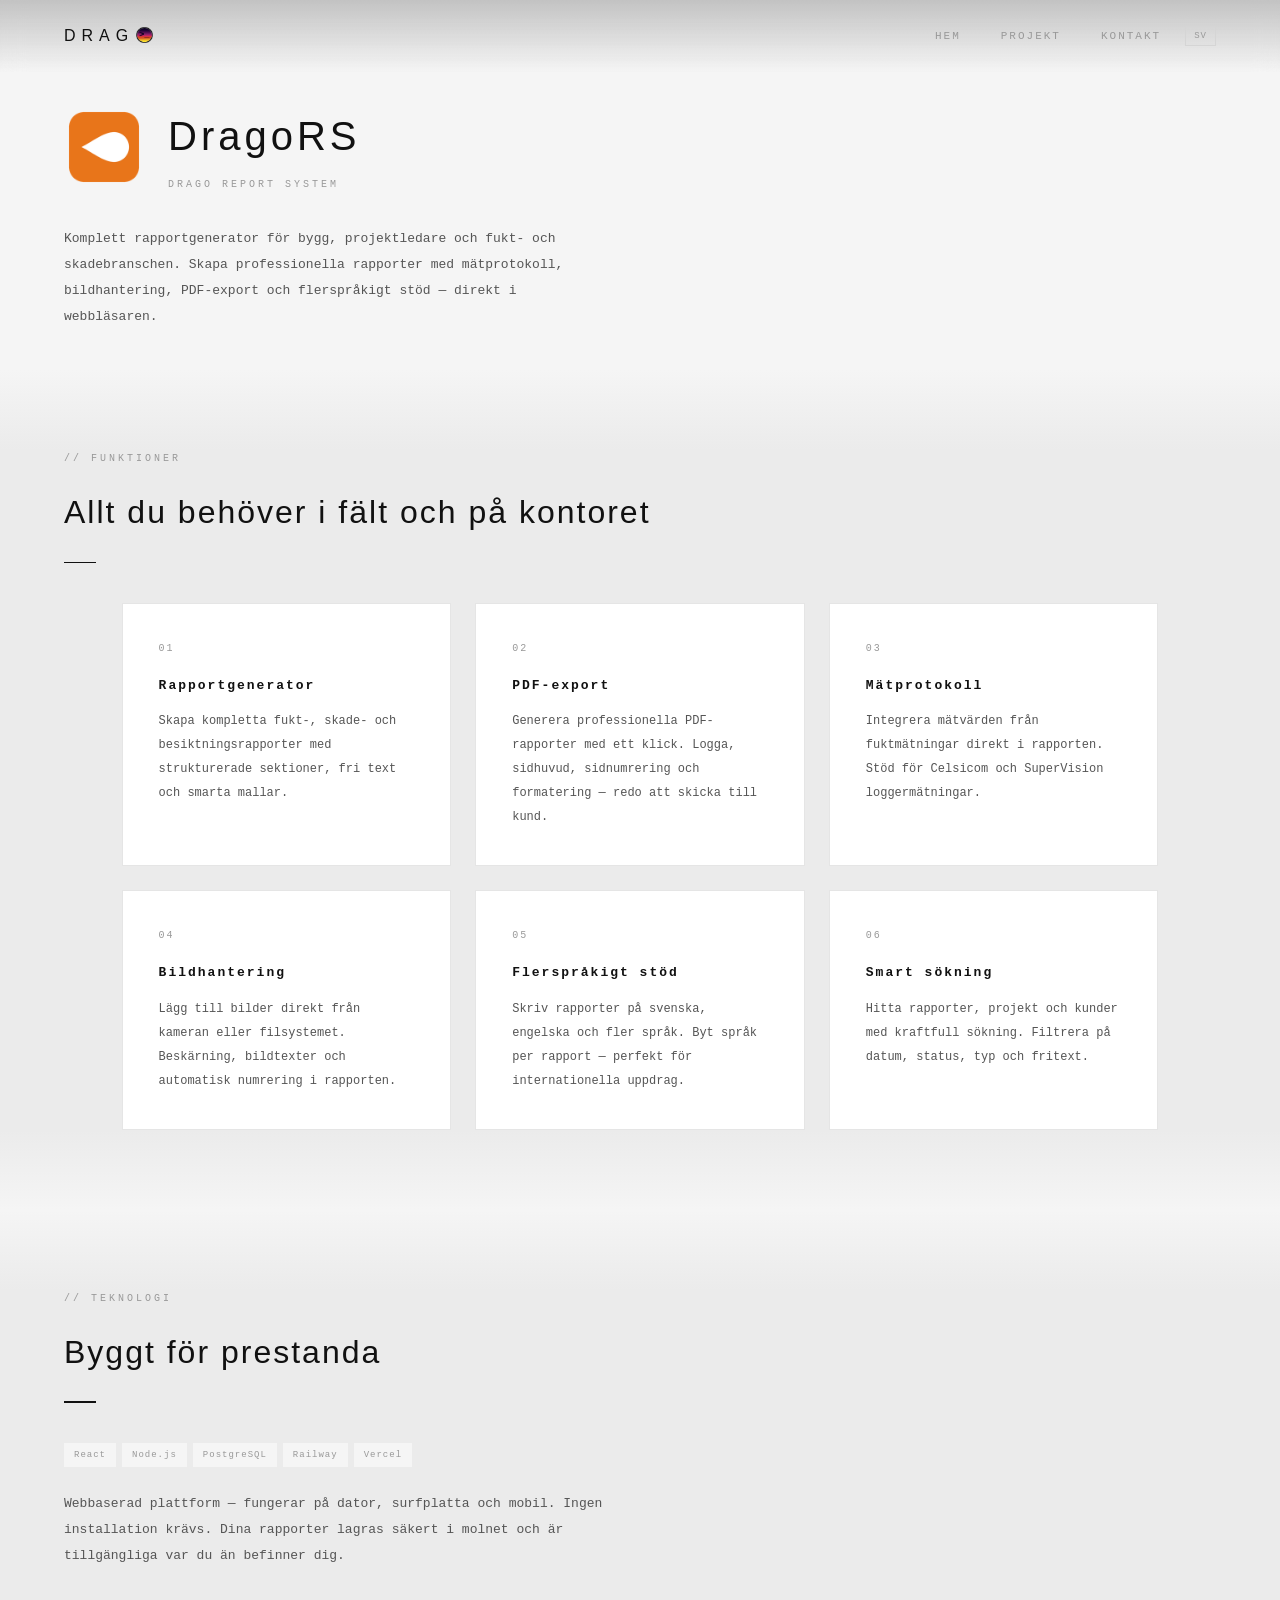
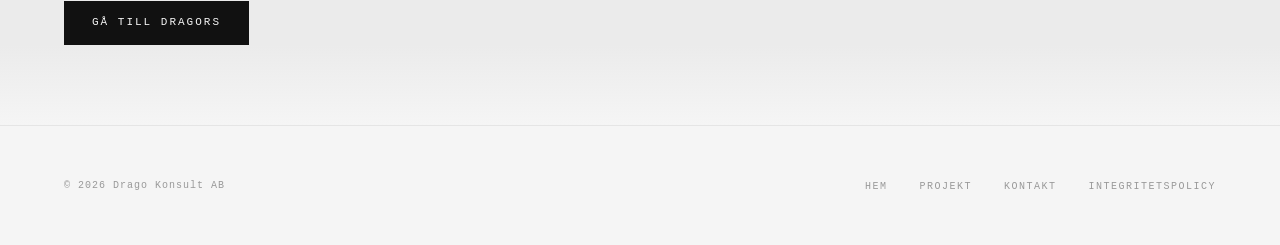
==== dragors.html @ 88a43072 "Ta bort skärmdump-sektion från dragors.html Co-Authored-By: Claude Opus 4.6 (1M context) <noreply@an" ====
<!DOCTYPE html>
<html lang="sv">
<head>
  <meta charset="UTF-8">
  <meta name="viewport" content="width=device-width, initial-scale=1.0">
  <title>DragoRS</title>
  <meta name="description" content="DragoRS — Rapportgenerator för bygg, fukt- och skadebranschen. PDF-export, mätprotokoll, flerspråkigt stöd.">
  <link rel="icon" type="image/svg+xml" href="assets/logo.svg">
  <link rel="icon" type="image/x-icon" href="assets/favicon.ico">
  <link rel="icon" type="image/png" sizes="32x32" href="assets/favicon-32x32.png">
  <link rel="apple-touch-icon" sizes="180x180" href="assets/apple-touch-icon.png">
  <link rel="stylesheet" href="css/style.css">
</head>
<body>

  <!-- Header -->
  <header class="header">
    <div class="header-inner">
      <a href="index.html" class="logo">
        <span class="logo-text">Drag<img src="assets/logo.png" alt="O" class="logo-o"></span>
      </a>
      <button class="menu-toggle" aria-label="Meny" onclick="document.querySelector('.nav').classList.toggle('open')">
        <span></span><span></span><span></span>
      </button>
      <div class="header-right">
        <ul class="nav">
          <li><a href="index.html" data-i18n="nav_home">Hem</a></li>
          <li><a href="index.html#projekt" data-i18n="nav_projects">Projekt</a></li>
          <li><a href="index.html#kontakt" data-i18n="nav_contact">Kontakt</a></li>
        </ul>
        <div class="lang-selector" id="langSelector"></div>
      </div>
    </div>
  </header>

  <!-- Hero -->
  <section class="product-hero">
    <div class="product-hero-inner">
      <img src="assets/dragors-icon.png" alt="DragoRS" class="product-hero-icon">
      <div>
        <h1 class="product-hero-title">DragoRS</h1>
        <p class="product-hero-subtitle">DRAGO REPORT SYSTEM</p>
      </div>
    </div>
    <p class="product-hero-desc" data-i18n="rs_hero_desc">
      Komplett rapportgenerator för bygg, projektledare och fukt- och skadebranschen.
      Skapa professionella rapporter med mätprotokoll, bildhantering, PDF-export
      och flerspråkigt stöd — direkt i webbläsaren.
    </p>
  </section>

  <!-- Features -->
  <section class="projects-section">
    <div class="projects-inner">
      <div class="section-header">
        <p class="section-label" data-i18n="rs_section_features">// Funktioner</p>
        <h2 class="section-title" data-i18n="rs_title_features">Allt du behöver i fält och på kontoret</h2>
        <div class="section-divider"></div>
      </div>
      <div class="feature-grid">

        <div class="feature-card">
          <div class="feature-number">01</div>
          <h3 class="feature-title" data-i18n="rs_feat1_title">Rapportgenerator</h3>
          <p class="feature-desc" data-i18n="rs_feat1_desc">Skapa kompletta fukt-, skade- och besiktningsrapporter med strukturerade sektioner, fri text och smarta mallar.</p>
        </div>

        <div class="feature-card">
          <div class="feature-number">02</div>
          <h3 class="feature-title" data-i18n="rs_feat2_title">PDF-export</h3>
          <p class="feature-desc" data-i18n="rs_feat2_desc">Generera professionella PDF-rapporter med ett klick. Logga, sidhuvud, sidnumrering och formatering — redo att skicka till kund.</p>
        </div>

        <div class="feature-card">
          <div class="feature-number">03</div>
          <h3 class="feature-title" data-i18n="rs_feat3_title">Mätprotokoll</h3>
          <p class="feature-desc" data-i18n="rs_feat3_desc">Integrera mätvärden från fuktmätningar direkt i rapporten. Stöd för Celsicom och SuperVision loggermätningar.</p>
        </div>

        <div class="feature-card">
          <div class="feature-number">04</div>
          <h3 class="feature-title" data-i18n="rs_feat4_title">Bildhantering</h3>
          <p class="feature-desc" data-i18n="rs_feat4_desc">Lägg till bilder direkt från kameran eller filsystemet. Beskärning, bildtexter och automatisk numrering i rapporten.</p>
        </div>

        <div class="feature-card">
          <div class="feature-number">05</div>
          <h3 class="feature-title" data-i18n="rs_feat5_title">Flerspråkigt stöd</h3>
          <p class="feature-desc" data-i18n="rs_feat5_desc">Skriv rapporter på svenska, engelska och fler språk. Byt språk per rapport — perfekt för internationella uppdrag.</p>
        </div>

        <div class="feature-card">
          <div class="feature-number">06</div>
          <h3 class="feature-title" data-i18n="rs_feat6_title">Smart sökning</h3>
          <p class="feature-desc" data-i18n="rs_feat6_desc">Hitta rapporter, projekt och kunder med kraftfull sökning. Filtrera på datum, status, typ och fritext.</p>
        </div>

      </div>
    </div>
  </section>

  <!-- Tech & CTA -->
  <section class="projects-section">
    <div class="projects-inner">
      <div class="section-header">
        <p class="section-label" data-i18n="rs_section_tech">// Teknologi</p>
        <h2 class="section-title" data-i18n="rs_title_tech">Byggt för prestanda</h2>
        <div class="section-divider"></div>
      </div>
      <div class="tech-overview">
        <div class="tech-overview-badges">
          <span class="tech-badge">React</span>
          <span class="tech-badge">Node.js</span>
          <span class="tech-badge">PostgreSQL</span>
          <span class="tech-badge">Railway</span>
          <span class="tech-badge">Vercel</span>
        </div>
        <p class="tech-overview-desc" data-i18n="rs_tech_desc">
          Webbaserad plattform — fungerar på dator, surfplatta och mobil.
          Ingen installation krävs. Dina rapporter lagras säkert i molnet
          och är tillgängliga var du än befinner dig.
        </p>
        <a href="https://www.dragors.com" target="_blank" rel="noopener" class="download-btn" data-i18n="rs_cta">Gå till DragoRS</a>
      </div>
    </div>
  </section>

  <!-- Footer -->
  <footer class="footer">
    <div class="footer-inner">
      <span class="footer-text">&copy; 2026 Drago Konsult AB</span>
      <ul class="footer-links">
        <li><a href="index.html" data-i18n="nav_home">Hem</a></li>
        <li><a href="index.html#projekt" data-i18n="nav_projects">Projekt</a></li>
        <li><a href="index.html#kontakt" data-i18n="nav_contact">Kontakt</a></li>
        <li><a href="privacy.html">Integritetspolicy</a></li>
      </ul>
    </div>
  </footer>

  <script src="js/i18n.js"></script>
  <script src="js/main.js"></script>
</body>
</html>
---- css/style.css ----
/* ============================================
   DragoWeb — Terminal meets Teenage Engineering
   Premium minimalism, generous whitespace,
   monospace identity
   ============================================ */

/* --- Reset & Base --- */
*, *::before, *::after {
  margin: 0;
  padding: 0;
  box-sizing: border-box;
}

:root {
  --bg: #f5f5f5;
  --bg-surface: #ebebeb;
  --bg-card: #ffffff;
  --text: #111111;
  --text-dim: #555555;
  --text-muted: #999999;
  --accent: #888888;
  --border: #d5d5d5;
  --border-dim: #e5e5e5;
  --mono: 'SF Mono', 'Menlo', 'Monaco', 'Cascadia Code', 'Courier New', monospace;
  --sans: -apple-system, 'Helvetica Neue', 'Arial', sans-serif;
}

html {
  scroll-behavior: smooth;
}

body {
  font-family: var(--mono);
  font-size: 13px;
  line-height: 1.8;
  color: var(--text);
  background: var(--bg);
  -webkit-font-smoothing: antialiased;
  -moz-osx-font-smoothing: grayscale;
}

a {
  color: var(--text);
  text-decoration: none;
  transition: opacity 0.3s;
}
a:hover {
  opacity: 0.5;
}

::selection {
  background: var(--text);
  color: var(--bg);
}

/* --- Header / Navigation --- */
.header {
  position: fixed;
  top: 0;
  left: 0;
  right: 0;
  z-index: 100;
  background: linear-gradient(to bottom, rgba(190, 190, 190, 0.92), rgba(245, 245, 245, 0.0));
  backdrop-filter: blur(12px);
  -webkit-backdrop-filter: blur(12px);
}

.header-inner {
  max-width: 1400px;
  margin: 0 auto;
  padding: 0 5vw;
  height: 72px;
  display: flex;
  align-items: center;
  justify-content: space-between;
}

.logo {
  display: flex;
  align-items: center;
  gap: 6px;
  text-decoration: none;
  color: var(--text);
}

.logo-o {
  height: 1.3em;
  width: 1.3em;
  object-fit: contain;
  border-radius: 50%;
  vertical-align: -0.3em;
}

.logo-text {
  font-family: var(--sans);
  font-size: 16px;
  font-weight: 500;
  letter-spacing: 6px;
  text-transform: uppercase;
}

.nav {
  display: flex;
  gap: 40px;
  list-style: none;
}

.nav a {
  color: var(--text-muted);
  font-size: 11px;
  letter-spacing: 2px;
  text-transform: uppercase;
  transition: color 0.3s;
}
.nav a:hover {
  color: var(--text);
  opacity: 1;
}

/* --- Header right (nav + lang) --- */
.header-right {
  display: flex;
  align-items: center;
  gap: 24px;
}

/* --- Language selector --- */
.lang-selector {
  display: flex;
  align-items: center;
  gap: 2px;
  position: relative;
}

.lang-btn {
  background: none;
  border: none;
  font-family: var(--mono);
  font-size: 9px;
  letter-spacing: 1px;
  color: var(--text-muted);
  cursor: pointer;
  padding: 4px 5px;
  transition: color 0.2s;
}
.lang-btn:hover {
  color: var(--text);
}
.lang-btn.active {
  color: var(--text);
  font-weight: 600;
}

.lang-toggle {
  background: none;
  border: 1px solid var(--border);
  font-family: var(--mono);
  font-size: 9px;
  letter-spacing: 1px;
  color: var(--text-muted);
  cursor: pointer;
  padding: 4px 8px;
  transition: all 0.2s;
}
.lang-toggle:hover {
  color: var(--text);
  border-color: var(--text);
}

.lang-dropdown {
  display: none;
  position: absolute;
  top: 100%;
  right: 0;
  margin-top: 8px;
  background: var(--bg);
  border: 1px solid var(--border);
  padding: 4px 0;
  z-index: 200;
  min-width: 48px;
}
.lang-dropdown.open {
  display: flex;
  flex-direction: column;
}
.lang-dropdown .lang-btn {
  padding: 6px 12px;
  text-align: left;
}
.lang-dropdown .lang-btn:hover {
  background: var(--border-dim);
}

/* --- Hamburger (mobil) --- */
.menu-toggle {
  display: none;
  background: none;
  border: none;
  cursor: pointer;
  padding: 4px;
}
.menu-toggle span {
  display: block;
  width: 22px;
  height: 1.5px;
  background: var(--text);
  margin: 5px 0;
  transition: all 0.3s;
}

/* --- Hero --- */
.hero {
  min-height: 100vh;
  display: flex;
  align-items: center;
  justify-content: center;
  padding: 160px 5vw 120px;
  position: relative;
  overflow: hidden;
}

.hero-content {
  text-align: center;
  max-width: 800px;
}

.hero-logo {
  text-align: center;
  margin-bottom: 56px;
}

.hero-logo-icon {
  width: clamp(56px, 8vw, 88px);
  height: clamp(56px, 8vw, 88px);
  aspect-ratio: 1 / 1;
  object-fit: contain;
}

.hero-logo-o {
  height: 1.1em;
  width: 1.1em;
  object-fit: contain;
  border-radius: 50%;
  vertical-align: -0.22em;
}

.hero-logo-text {
  font-family: var(--sans);
  font-size: clamp(44px, 6vw, 76px);
  font-weight: 400;
  letter-spacing: 0.3em;
  color: var(--text);
}

.hero-tagline {
  font-size: 11px;
  color: var(--text-muted);
  letter-spacing: 4px;
  text-transform: uppercase;
  margin-bottom: 24px;
}

.hero-description {
  font-size: 13px;
  color: var(--text-dim);
  line-height: 2;
  max-width: 460px;
  margin: 0 auto 56px;
}

.hero-cta {
  display: inline-flex;
  align-items: center;
  gap: 8px;
  padding: 14px 36px;
  background: #d5d5d5;
  color: #111111;
  font-family: var(--mono);
  font-size: 11px;
  letter-spacing: 2px;
  text-transform: uppercase;
  border: none;
  cursor: pointer;
  transition: opacity 0.3s;
  text-decoration: none;
}
.hero-cta:hover {
  opacity: 0.7;
  color: #111111;
}

/* Terminal cursor blink */
.cursor {
  display: inline-block;
  width: 7px;
  height: 14px;
  background: #0a0a0a;
  animation: blink 1s step-end infinite;
  vertical-align: middle;
  margin-left: 4px;
}

@keyframes blink {
  50% { opacity: 0; }
}

/* --- Sections --- */
.section {
  padding: 80px 5vw;
  max-width: 1400px;
  margin: 0 auto;
}

.section-header {
  margin-bottom: 40px;
}

.section-label {
  font-size: 10px;
  color: var(--text-muted);
  letter-spacing: 3px;
  text-transform: uppercase;
  margin-bottom: 16px;
}

.section-title {
  font-family: var(--sans);
  font-size: clamp(22px, 3vw, 32px);
  font-weight: 400;
  letter-spacing: 2px;
  color: var(--text);
}

.section-divider {
  width: 32px;
  height: 1.5px;
  background: var(--text);
  margin-top: 20px;
}

/* --- Om oss --- */
.about-grid {
  display: grid;
  grid-template-columns: 1fr 1fr;
  gap: 80px;
  align-items: start;
}

.about-text p {
  margin-bottom: 24px;
  color: var(--text-dim);
  font-size: 13px;
  line-height: 2;
}

.about-info {
  background: var(--bg-card);
  border: 1px solid var(--border-dim);
  padding: 40px;
}

.info-row {
  display: flex;
  justify-content: space-between;
  padding: 14px 0;
  border-bottom: 1px solid var(--border-dim);
  font-size: 12px;
}
.info-row:last-child {
  border-bottom: none;
}

.info-label {
  color: var(--text-muted);
  text-transform: uppercase;
  letter-spacing: 1.5px;
  font-size: 10px;
}

.info-value {
  color: var(--text);
  text-align: right;
}

/* --- Projekt / Produkter --- */
.projects-section {
  background: var(--bg-surface);
  padding: 80px 5vw;
  position: relative;
}

/* Mjuka toningar mellan sektioner */
.projects-section::before {
  content: "";
  position: absolute;
  top: 0;
  left: 0;
  right: 0;
  height: 80px;
  background: linear-gradient(to bottom, var(--bg), var(--bg-surface));
  pointer-events: none;
}
.projects-section::after {
  content: "";
  position: absolute;
  bottom: 0;
  left: 0;
  right: 0;
  height: 80px;
  background: linear-gradient(to top, var(--bg), var(--bg-surface));
  pointer-events: none;
}

.projects-inner {
  max-width: 1400px;
  margin: 0 auto;
  position: relative;
  z-index: 1;
}

.project-cards {
  display: grid;
  grid-template-columns: 1fr 1fr;
  gap: 24px;
  max-width: 90%;
  margin: 0 auto;
}

.project-card {
  background: var(--bg-card);
  border: 1px solid var(--border-dim);
  padding: 36px;
  transition: border-color 0.3s;
}
.project-card:hover {
  border-color: var(--text);
}

.project-header {
  display: flex;
  align-items: center;
  justify-content: space-between;
  margin-bottom: 12px;
}

.project-icon {
  width: 48px;
  height: 48px;
  border-radius: 10px;
  object-fit: contain;
}

.project-name {
  font-size: 16px;
  font-weight: 600;
  letter-spacing: 4px;
  margin-bottom: 4px;
}

.project-subtitle {
  font-size: 9px;
  color: var(--text-muted);
  letter-spacing: 2px;
}

.project-tag {
  display: inline-block;
  font-size: 9px;
  color: var(--text-muted);
  letter-spacing: 2px;
  text-transform: uppercase;
  border: 1px solid var(--border);
  padding: 3px 10px;
  margin-bottom: 24px;
}

.project-link {
  display: block;
  text-decoration: none;
  color: inherit;
  cursor: pointer;
}

.project-url {
  display: block;
  margin-top: 16px;
  font-size: 11px;
  color: var(--text-muted);
  letter-spacing: 1px;
}

.project-desc {
  font-size: 12px;
  color: var(--text-dim);
  line-height: 2;
  margin-bottom: 32px;
}

.project-tech {
  display: flex;
  flex-wrap: wrap;
  gap: 6px;
}

.tech-badge {
  font-size: 9px;
  color: var(--text-muted);
  background: var(--bg);
  padding: 4px 10px;
  letter-spacing: 1px;
}

/* --- Kontakt --- */
.contact-grid {
  display: grid;
  grid-template-columns: 1fr 1fr;
  gap: 80px;
  align-items: start;
}

.contact-text p {
  color: var(--text-dim);
  font-size: 13px;
  line-height: 2;
  margin-bottom: 24px;
}

.contact-details {
  list-style: none;
}

.contact-details li {
  padding: 16px 0;
  border-bottom: 1px solid var(--border);
  font-size: 13px;
  display: flex;
  gap: 20px;
}

.contact-details .label {
  color: var(--text-muted);
  min-width: 80px;
  font-size: 10px;
  text-transform: uppercase;
  letter-spacing: 1.5px;
}

/* --- Terminal prompt decoration --- */
.terminal-prompt {
  color: var(--text-muted);
  font-size: 12px;
}
.terminal-prompt .path {
  color: var(--text-dim);
}
.terminal-prompt .symbol {
  color: var(--text);
}

/* --- Footer --- */
.footer {
  border-top: 1px solid var(--border-dim);
  padding: 48px 5vw;
}

.footer-inner {
  max-width: 1400px;
  margin: 0 auto;
  display: flex;
  justify-content: space-between;
  align-items: center;
}

.footer-text {
  font-size: 10px;
  color: var(--text-muted);
  letter-spacing: 1px;
}

.footer-links {
  display: flex;
  gap: 32px;
  list-style: none;
}

.footer-links a {
  font-size: 10px;
  color: var(--text-muted);
  letter-spacing: 1.5px;
  text-transform: uppercase;
}

/* --- Scroll indicator --- */
.scroll-indicator {
  position: absolute;
  bottom: 48px;
  left: 50%;
  transform: translateX(-50%);
  display: flex;
  flex-direction: column;
  align-items: center;
  gap: 8px;
  color: var(--text-muted);
  font-size: 9px;
  letter-spacing: 3px;
  text-transform: uppercase;
  animation: float 2.5s ease-in-out infinite;
}

@keyframes float {
  0%, 100% { transform: translateX(-50%) translateY(0); }
  50% { transform: translateX(-50%) translateY(6px); }
}

/* --- Product page --- */
.product-hero {
  padding: 100px 5vw 40px;
  max-width: 1400px;
  margin: 0 auto;
}

.product-hero-inner {
  display: flex;
  align-items: center;
  gap: 24px;
  margin-bottom: 32px;
}

.product-hero-icon {
  width: 80px;
  height: 80px;
  border-radius: 16px;
  object-fit: contain;
}

.product-hero-title {
  font-family: var(--sans);
  font-size: clamp(28px, 4vw, 40px);
  font-weight: 400;
  letter-spacing: 4px;
}

.product-hero-subtitle {
  font-size: 10px;
  color: var(--text-muted);
  letter-spacing: 3px;
  margin-top: 4px;
}

.product-hero-desc {
  font-size: 13px;
  color: var(--text-dim);
  line-height: 2;
  max-width: 540px;
}

.download-grid {
  display: grid;
  grid-template-columns: 1fr 1fr;
  gap: 24px;
  max-width: 90%;
  margin: 0 auto;
}

.download-card {
  background: var(--bg-card);
  border: 1px solid var(--border-dim);
  padding: 36px;
}

.download-title {
  font-size: 14px;
  font-weight: 600;
  letter-spacing: 2px;
  margin-bottom: 12px;
}

.download-desc {
  font-size: 12px;
  color: var(--text-dim);
  line-height: 2;
  margin-bottom: 24px;
}

.download-btn {
  display: inline-block;
  padding: 12px 28px;
  background: var(--text);
  color: var(--bg);
  font-family: var(--mono);
  font-size: 11px;
  letter-spacing: 2px;
  text-transform: uppercase;
  text-decoration: none;
  transition: opacity 0.3s;
}
.download-btn:hover {
  opacity: 0.7;
  color: var(--bg);
}

.download-meta {
  margin-top: 16px;
  font-size: 10px;
  color: var(--text-muted);
  letter-spacing: 1px;
}

/* --- Manual / Instruktionsbok --- */
.manual {
  max-width: 700px;
}

.manual-chapter {
  margin-bottom: 40px;
}

.manual-heading {
  font-size: 13px;
  font-weight: 600;
  letter-spacing: 2px;
  margin-bottom: 12px;
  padding-bottom: 8px;
  border-bottom: 1px solid var(--border-dim);
}

.manual p {
  font-size: 12px;
  color: var(--text-dim);
  line-height: 2;
  margin-bottom: 8px;
}

.manual-list {
  list-style: none;
  margin-bottom: 12px;
}

.manual-list li {
  font-size: 12px;
  color: var(--text-dim);
  line-height: 2;
  padding-left: 16px;
  position: relative;
}

.manual-list li::before {
  content: "—";
  position: absolute;
  left: 0;
  color: var(--text-muted);
}

/* --- Feature grid --- */
.feature-grid {
  display: grid;
  grid-template-columns: 1fr 1fr 1fr;
  gap: 24px;
  max-width: 90%;
  margin: 0 auto;
}

.feature-card {
  background: var(--bg-card);
  border: 1px solid var(--border-dim);
  padding: 36px;
  transition: border-color 0.3s;
}
.feature-card:hover {
  border-color: var(--text);
}

.feature-number {
  font-size: 10px;
  color: var(--text-muted);
  letter-spacing: 2px;
  margin-bottom: 16px;
}

.feature-title {
  font-size: 13px;
  font-weight: 600;
  letter-spacing: 2px;
  margin-bottom: 12px;
}

.feature-desc {
  font-size: 12px;
  color: var(--text-dim);
  line-height: 2;
}

/* --- Screenshot grid --- */
.screenshot-grid {
  display: grid;
  grid-template-columns: 1fr 1fr 1fr;
  gap: 24px;
  max-width: 90%;
  margin: 0 auto;
}

.screenshot-card {
  text-align: center;
}

.screenshot-placeholder {
  background: var(--bg-surface);
  border: 1px dashed var(--border);
  aspect-ratio: 16 / 10;
  display: flex;
  align-items: center;
  justify-content: center;
  font-size: 11px;
  color: var(--text-muted);
  letter-spacing: 1px;
  margin-bottom: 12px;
}

.screenshot-img {
  width: 100%;
  height: auto;
  border: 1px solid var(--border-dim);
  margin-bottom: 12px;
}

.screenshot-caption {
  font-size: 11px;
  color: var(--text-muted);
  letter-spacing: 1px;
}

/* --- Tech overview --- */
.tech-overview {
  max-width: 600px;
}

.tech-overview-badges {
  display: flex;
  flex-wrap: wrap;
  gap: 6px;
  margin-bottom: 24px;
}

.tech-overview-desc {
  font-size: 13px;
  color: var(--text-dim);
  line-height: 2;
  margin-bottom: 32px;
}

/* --- Responsive --- */
@media (max-width: 768px) {
  .hero-logo-icon {
    width: clamp(48px, 12vw, 64px);
    height: clamp(48px, 12vw, 64px);
  }
  .hero-logo {
    gap: 12px;
  }
  .about-grid,
  .project-cards,
  .contact-grid,
  .download-grid,
  .feature-grid,
  .screenshot-grid {
    grid-template-columns: 1fr;
  }
  .project-cards,
  .download-grid,
  .feature-grid,
  .screenshot-grid {
    max-width: 100%;
  }
  .about-grid,
  .contact-grid {
    gap: 32px;
  }
  .nav {
    display: none;
    position: absolute;
    top: 72px;
    left: 0;
    right: 0;
    background: rgba(245, 245, 245, 0.98);
    backdrop-filter: blur(20px);
    flex-direction: column;
    padding: 32px 5vw;
    gap: 24px;
    border-bottom: 1px solid var(--border-dim);
  }
  .nav.open {
    display: flex;
  }
  .menu-toggle {
    display: block;
  }
  .header-right {
    flex-direction: row-reverse;
    gap: 16px;
  }
  .lang-selector {
    position: static;
  }
  .footer-inner {
    flex-direction: column;
    gap: 20px;
  }
  .section {
    padding: 60px 5vw;
  }
  .projects-section {
    padding: 60px 5vw;
  }
  .section-header {
    margin-bottom: 32px;
  }
  .project-card {
    padding: 28px;
  }
  .product-hero {
    padding: 90px 5vw 32px;
  }
  .product-hero-icon {
    width: 56px;
    height: 56px;
  }
  .contact-details li {
    border-bottom-color: var(--border);
  }
}

@media (max-width: 480px) {
  .hero-logo-icon {
    width: 44px;
    height: 44px;
  }
  .hero {
    padding: 110px 5vw 60px;
  }
  .hero-logo {
    gap: 10px;
    margin-bottom: 32px;
  }
  .hero-description {
    margin-bottom: 32px;
  }
  .section {
    padding: 48px 5vw;
  }
  .projects-section {
    padding: 48px 5vw;
  }
}
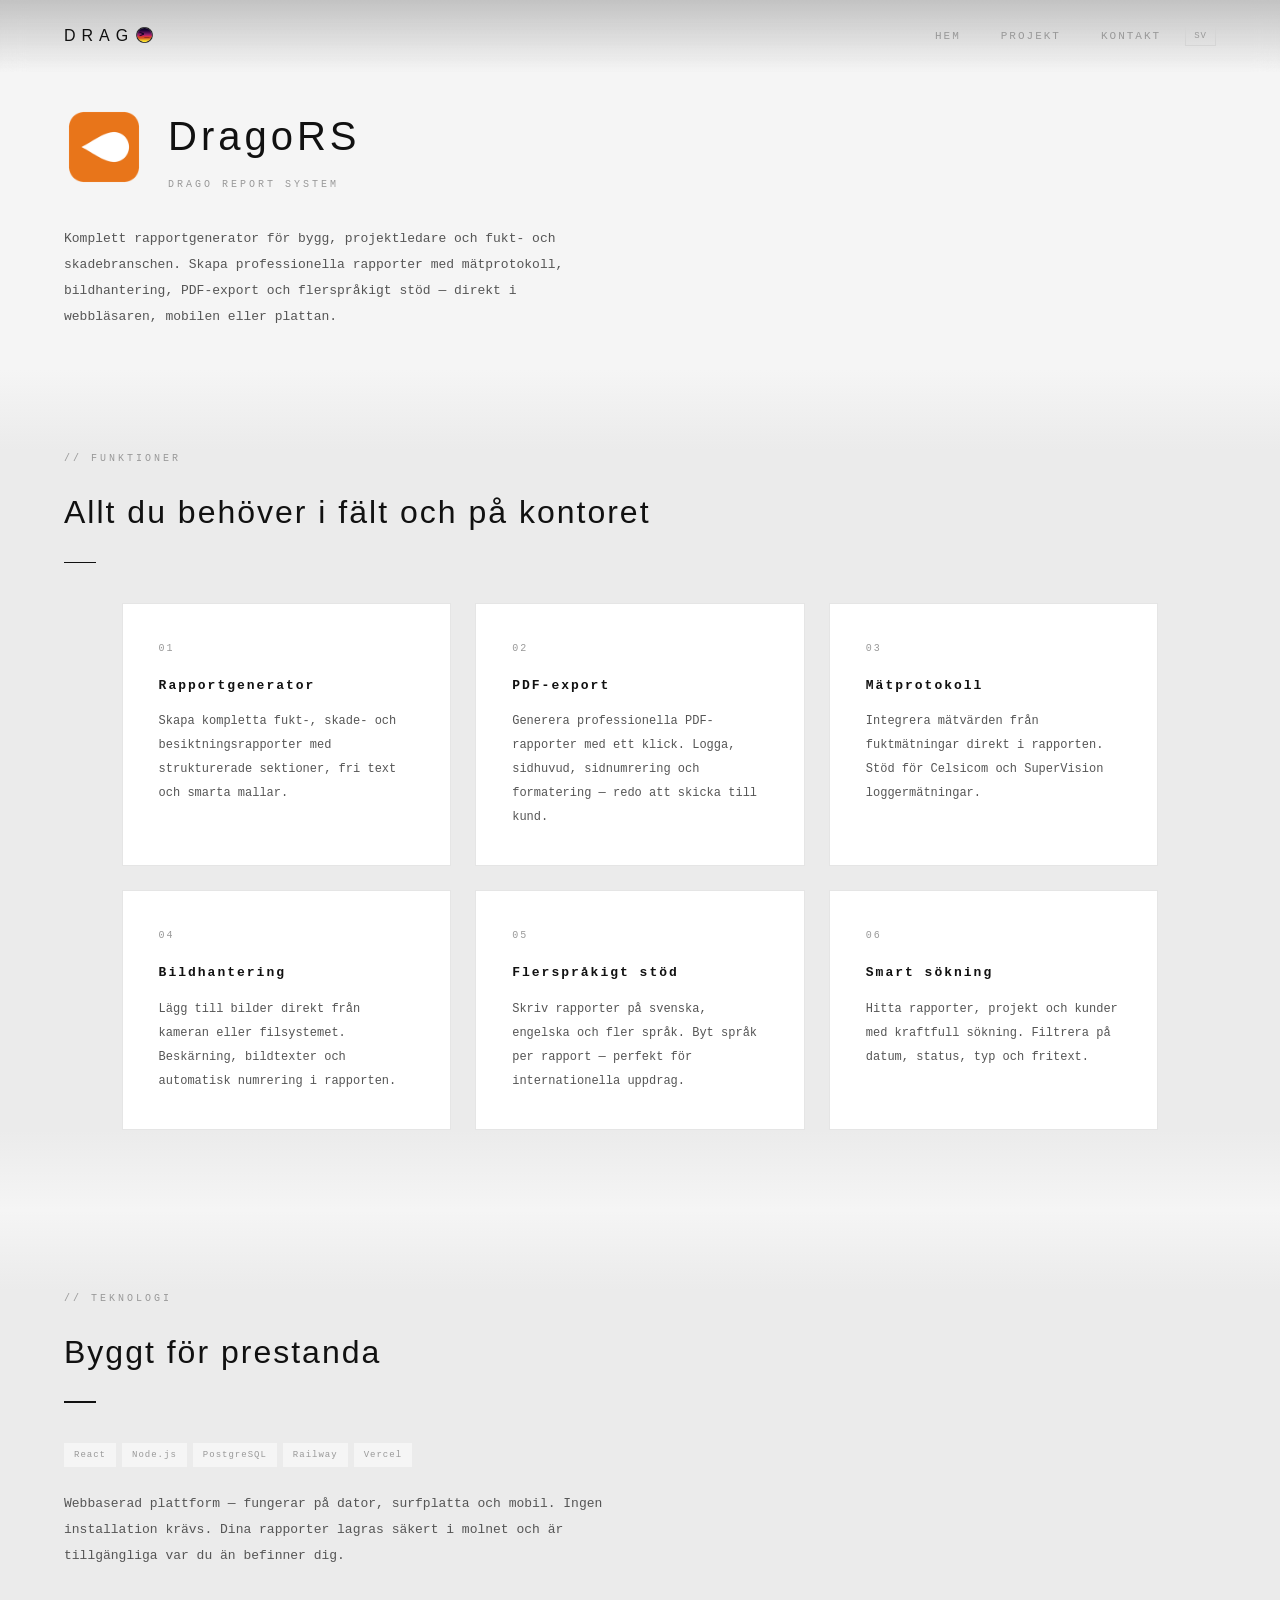
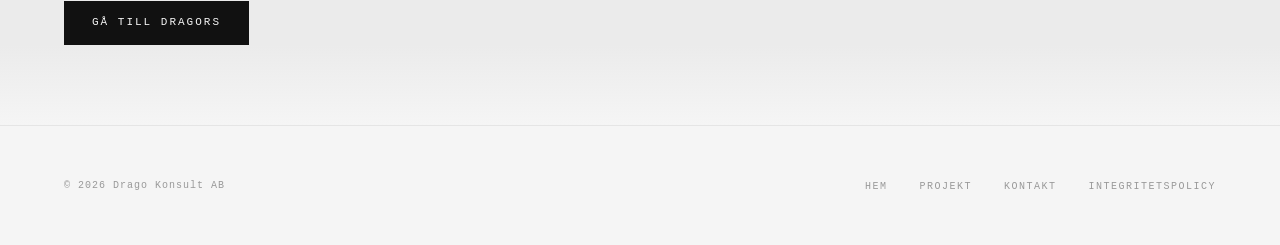
==== commit 67a470f1: "Hero-text: lägg till mobilen/plattan i alla 12 språk Co-Authored-By: Claude Opus 4.6 (1M context) <n" ====
--- a/dragors.html
+++ b/dragors.html
@@ -45,7 +45,7 @@
     <p class="product-hero-desc" data-i18n="rs_hero_desc">
       Komplett rapportgenerator för bygg, projektledare och fukt- och skadebranschen.
       Skapa professionella rapporter med mätprotokoll, bildhantering, PDF-export
-      och flerspråkigt stöd — direkt i webbläsaren.
+      och flerspråkigt stöd — direkt i webbläsaren, mobilen eller plattan.
     </p>
   </section>
 
--- a/css/style.css
+++ b/css/style.css
@@ -481,12 +481,23 @@
   cursor: pointer;
 }
 
+.project-urls {
+  display: flex;
+  justify-content: space-between;
+  align-items: center;
+  margin-top: 16px;
+}
+
 .project-url {
   display: block;
   margin-top: 16px;
   font-size: 11px;
   color: var(--text-muted);
   letter-spacing: 1px;
+}
+
+.project-urls .project-url {
+  margin-top: 0;
 }
 
 .project-desc {
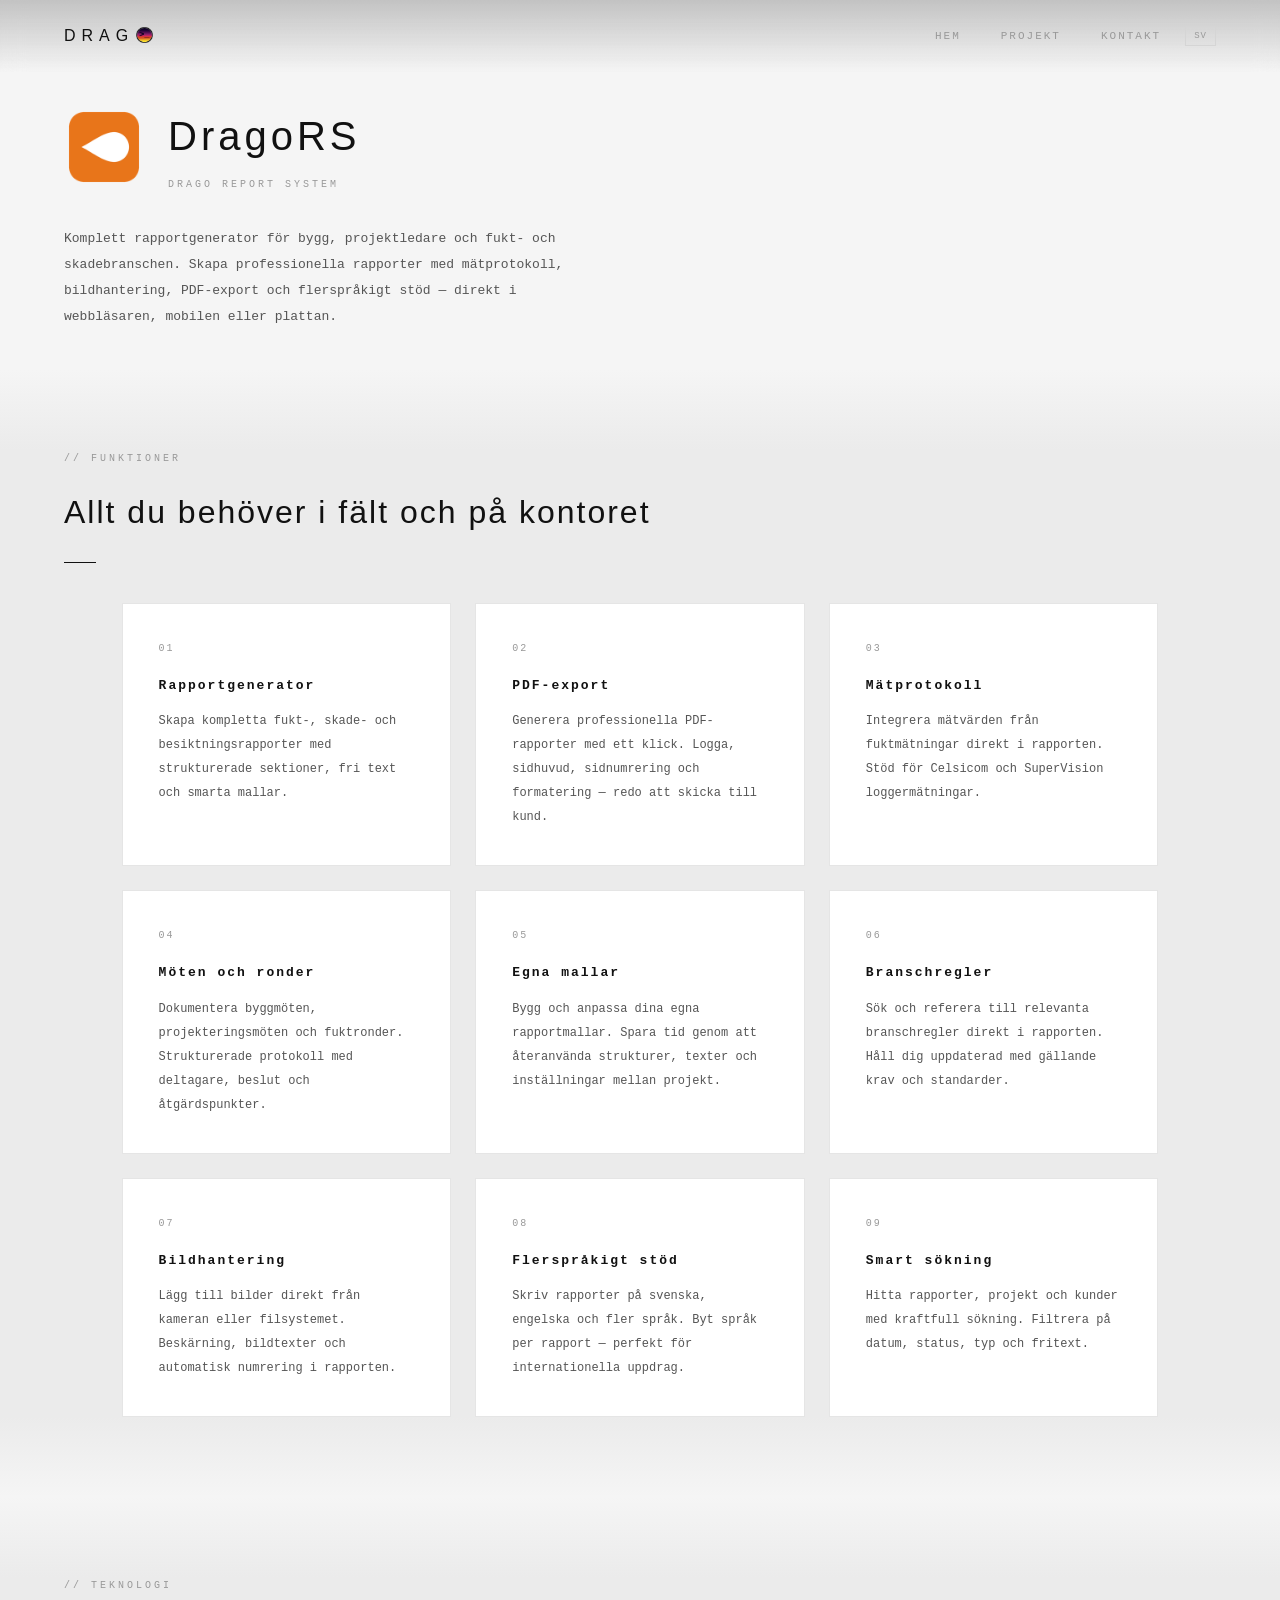
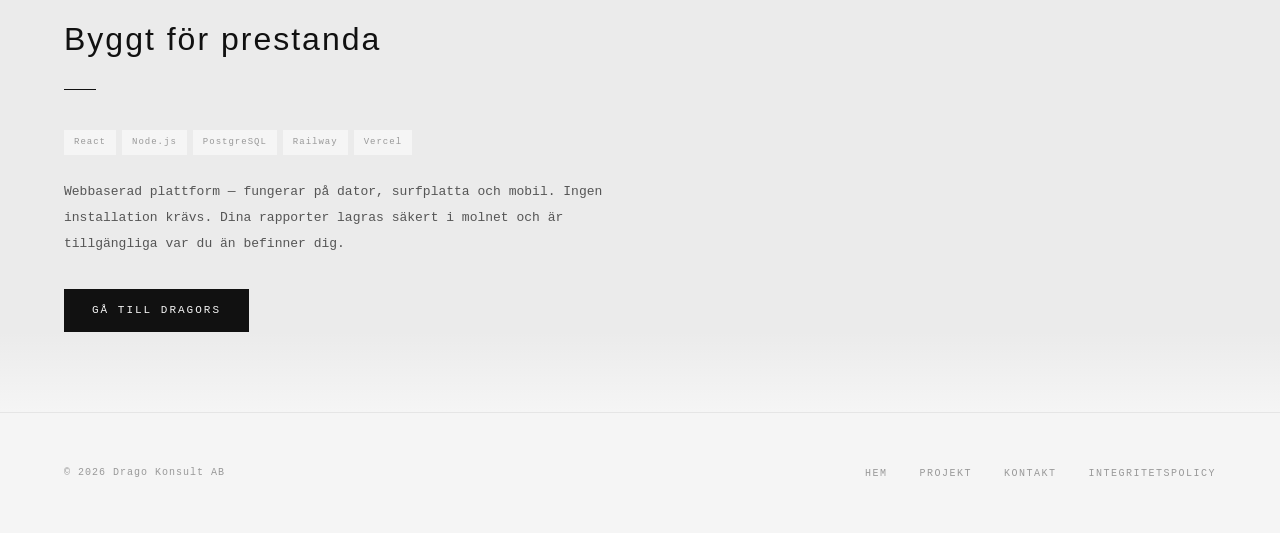
==== commit 9dfc8a5d: "Lägg till 3 nya feature-kort: möten/ronder, egna mallar, branschregler Totalt 9 kort nu. Nya kort 04" ====
--- a/dragors.html
+++ b/dragors.html
@@ -79,20 +79,38 @@
 
         <div class="feature-card">
           <div class="feature-number">04</div>
-          <h3 class="feature-title" data-i18n="rs_feat4_title">Bildhantering</h3>
-          <p class="feature-desc" data-i18n="rs_feat4_desc">Lägg till bilder direkt från kameran eller filsystemet. Beskärning, bildtexter och automatisk numrering i rapporten.</p>
+          <h3 class="feature-title" data-i18n="rs_feat4_title">Möten och ronder</h3>
+          <p class="feature-desc" data-i18n="rs_feat4_desc">Dokumentera byggmöten, projekteringsmöten och fuktronder. Strukturerade protokoll med deltagare, beslut och åtgärdspunkter.</p>
         </div>
 
         <div class="feature-card">
           <div class="feature-number">05</div>
-          <h3 class="feature-title" data-i18n="rs_feat5_title">Flerspråkigt stöd</h3>
-          <p class="feature-desc" data-i18n="rs_feat5_desc">Skriv rapporter på svenska, engelska och fler språk. Byt språk per rapport — perfekt för internationella uppdrag.</p>
+          <h3 class="feature-title" data-i18n="rs_feat5_title">Egna mallar</h3>
+          <p class="feature-desc" data-i18n="rs_feat5_desc">Bygg och anpassa dina egna rapportmallar. Spara tid genom att återanvända strukturer, texter och inställningar mellan projekt.</p>
         </div>
 
         <div class="feature-card">
           <div class="feature-number">06</div>
-          <h3 class="feature-title" data-i18n="rs_feat6_title">Smart sökning</h3>
-          <p class="feature-desc" data-i18n="rs_feat6_desc">Hitta rapporter, projekt och kunder med kraftfull sökning. Filtrera på datum, status, typ och fritext.</p>
+          <h3 class="feature-title" data-i18n="rs_feat6_title">Branschregler</h3>
+          <p class="feature-desc" data-i18n="rs_feat6_desc">Sök och referera till relevanta branschregler direkt i rapporten. Håll dig uppdaterad med gällande krav och standarder.</p>
+        </div>
+
+        <div class="feature-card">
+          <div class="feature-number">07</div>
+          <h3 class="feature-title" data-i18n="rs_feat7_title">Bildhantering</h3>
+          <p class="feature-desc" data-i18n="rs_feat7_desc">Lägg till bilder direkt från kameran eller filsystemet. Beskärning, bildtexter och automatisk numrering i rapporten.</p>
+        </div>
+
+        <div class="feature-card">
+          <div class="feature-number">08</div>
+          <h3 class="feature-title" data-i18n="rs_feat8_title">Flerspråkigt stöd</h3>
+          <p class="feature-desc" data-i18n="rs_feat8_desc">Skriv rapporter på svenska, engelska och fler språk. Byt språk per rapport — perfekt för internationella uppdrag.</p>
+        </div>
+
+        <div class="feature-card">
+          <div class="feature-number">09</div>
+          <h3 class="feature-title" data-i18n="rs_feat9_title">Smart sökning</h3>
+          <p class="feature-desc" data-i18n="rs_feat9_desc">Hitta rapporter, projekt och kunder med kraftfull sökning. Filtrera på datum, status, typ och fritext.</p>
         </div>
 
       </div>
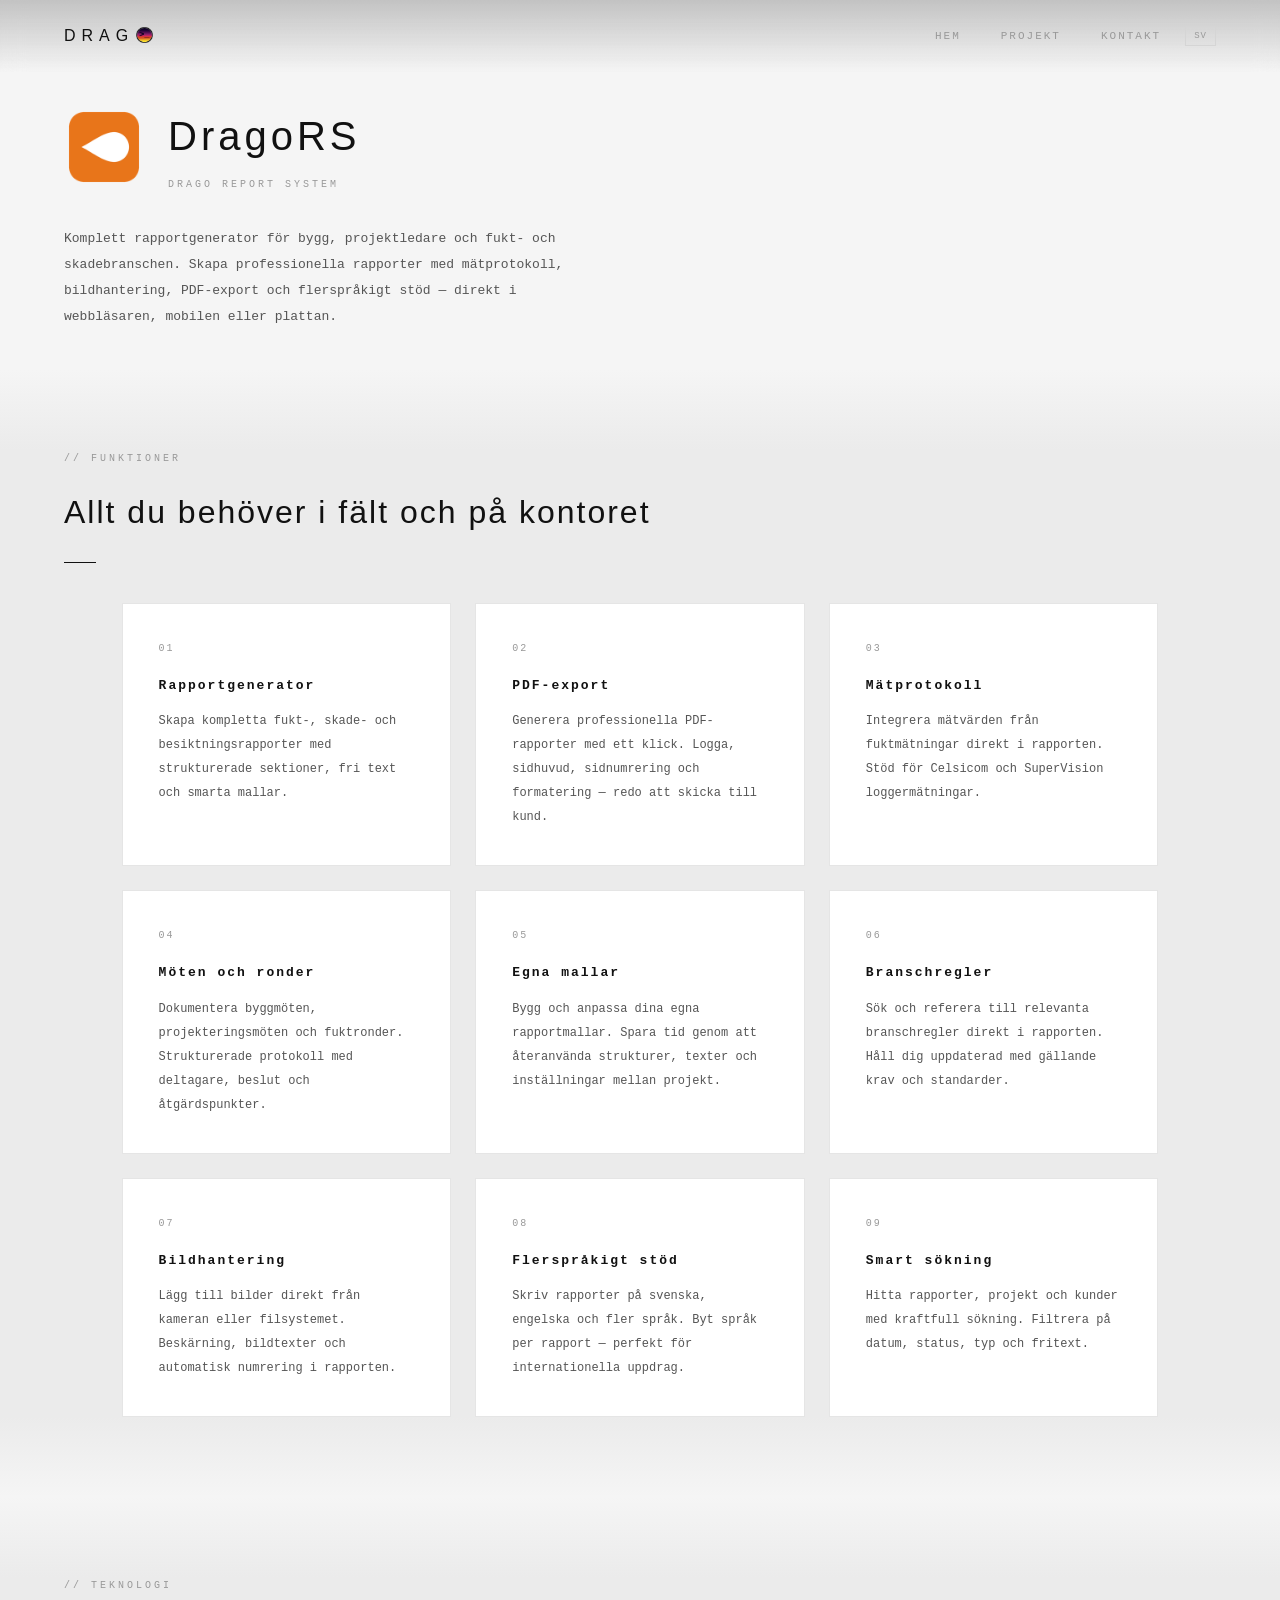
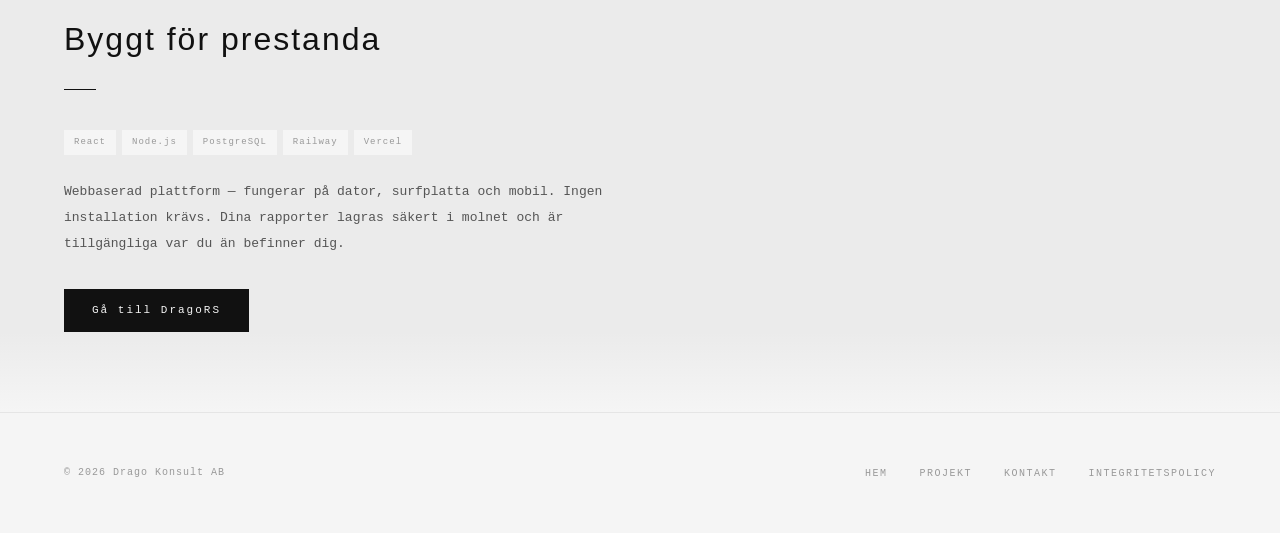
==== commit 745a6d4f: "Lägg till GoatCounter analytics på alla sidor Integritetsvänlig besöksstatistik, ingen cookie-banner" ====
--- a/dragors.html
+++ b/dragors.html
@@ -156,6 +156,7 @@
     </div>
   </footer>
 
+  <script data-goatcounter="https://drago.goatcounter.com/count" async src="//gc.zgo.at/count.js"></script>
   <script src="js/i18n.js"></script>
   <script src="js/main.js"></script>
 </body>
--- a/css/style.css
+++ b/css/style.css
@@ -701,7 +701,6 @@
   font-family: var(--mono);
   font-size: 11px;
   letter-spacing: 2px;
-  text-transform: uppercase;
   text-decoration: none;
   transition: opacity 0.3s;
 }
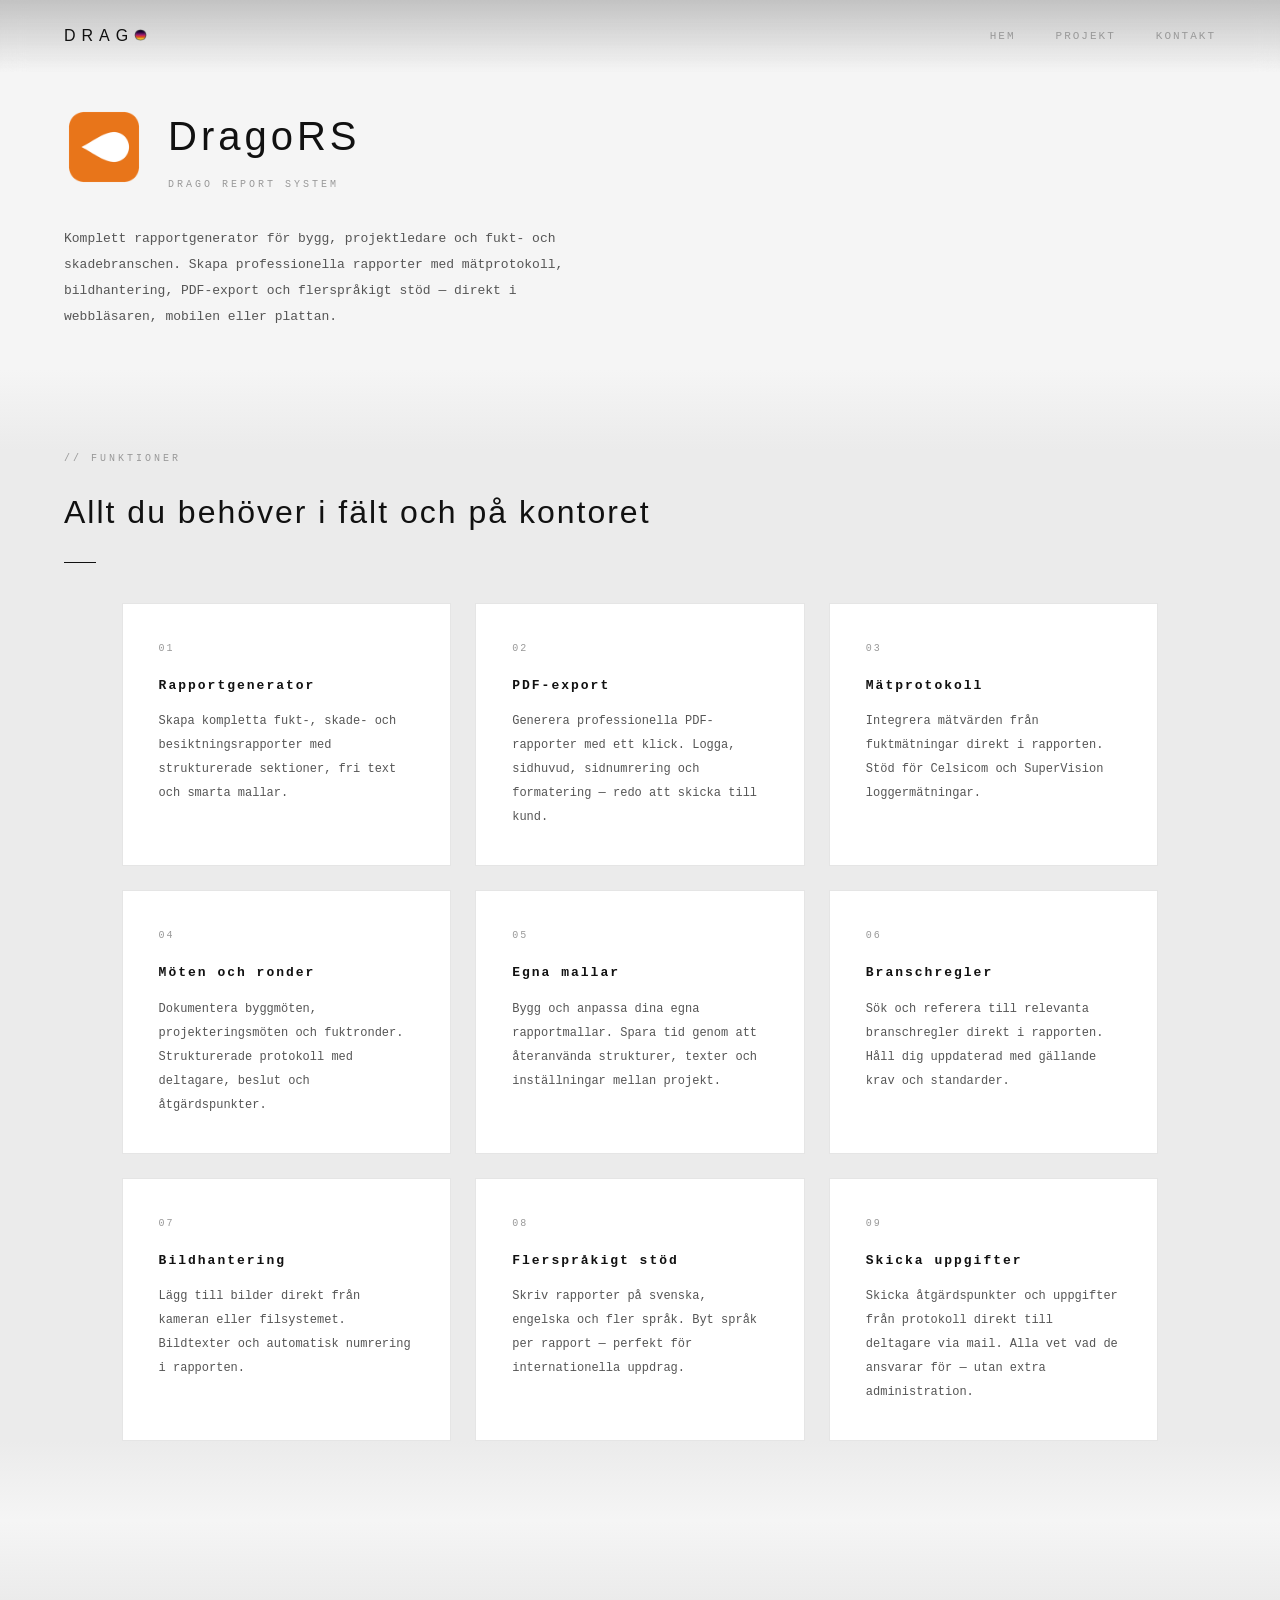
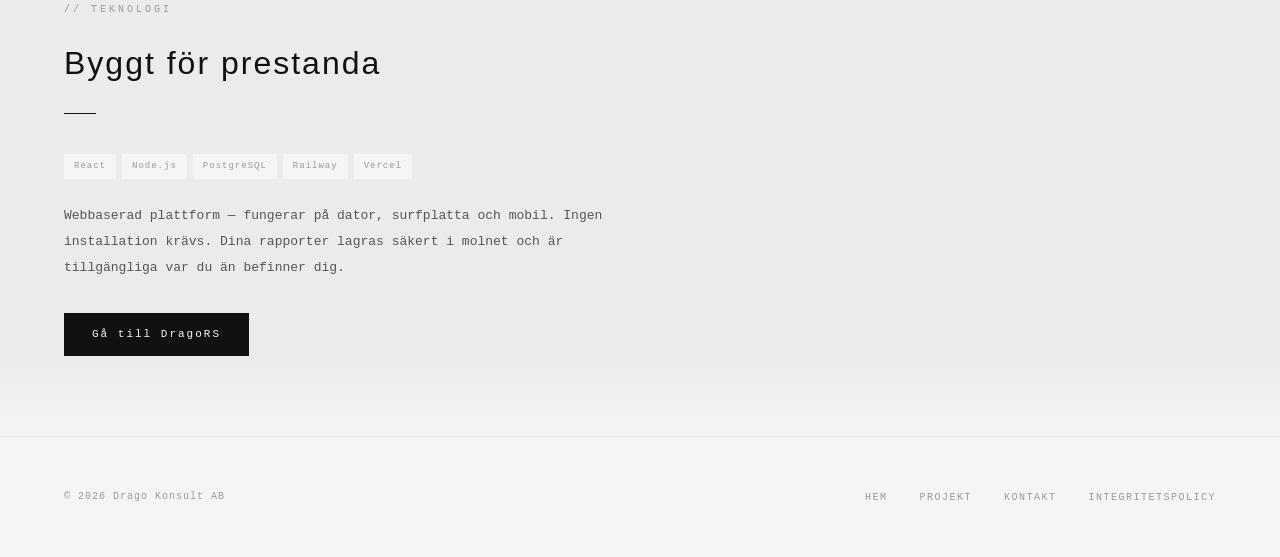
==== commit fd70af3f: "Redesign: ny logga utan terminal-prompt, ta bort flerspråksstöd, uppdatera texter - Ny cirkellogga u" ====
--- a/dragors.html
+++ b/dragors.html
@@ -19,16 +19,15 @@
       <a href="index.html" class="logo">
         <span class="logo-text">Drag<img src="assets/logo.png" alt="O" class="logo-o"></span>
       </a>
-      <button class="menu-toggle" aria-label="Meny" onclick="document.querySelector('.nav').classList.toggle('open')">
-        <span></span><span></span><span></span>
-      </button>
       <div class="header-right">
         <ul class="nav">
           <li><a href="index.html" data-i18n="nav_home">Hem</a></li>
           <li><a href="index.html#projekt" data-i18n="nav_projects">Projekt</a></li>
           <li><a href="index.html#kontakt" data-i18n="nav_contact">Kontakt</a></li>
         </ul>
-        <div class="lang-selector" id="langSelector"></div>
+        <button class="menu-toggle" aria-label="Meny" onclick="document.querySelector('.nav').classList.toggle('open')">
+          <span></span><span></span><span></span>
+        </button>
       </div>
     </div>
   </header>
@@ -98,7 +97,7 @@
         <div class="feature-card">
           <div class="feature-number">07</div>
           <h3 class="feature-title" data-i18n="rs_feat7_title">Bildhantering</h3>
-          <p class="feature-desc" data-i18n="rs_feat7_desc">Lägg till bilder direkt från kameran eller filsystemet. Beskärning, bildtexter och automatisk numrering i rapporten.</p>
+          <p class="feature-desc" data-i18n="rs_feat7_desc">Lägg till bilder direkt från kameran eller filsystemet. Bildtexter och automatisk numrering i rapporten.</p>
         </div>
 
         <div class="feature-card">
@@ -109,8 +108,8 @@
 
         <div class="feature-card">
           <div class="feature-number">09</div>
-          <h3 class="feature-title" data-i18n="rs_feat9_title">Smart sökning</h3>
-          <p class="feature-desc" data-i18n="rs_feat9_desc">Hitta rapporter, projekt och kunder med kraftfull sökning. Filtrera på datum, status, typ och fritext.</p>
+          <h3 class="feature-title" data-i18n="rs_feat9_title">Skicka uppgifter</h3>
+          <p class="feature-desc" data-i18n="rs_feat9_desc">Skicka åtgärdspunkter och uppgifter från protokoll direkt till deltagare via mail. Alla vet vad de ansvarar för — utan extra administration.</p>
         </div>
 
       </div>
--- a/css/style.css
+++ b/css/style.css
@@ -84,11 +84,11 @@
 }
 
 .logo-o {
-  height: 1.3em;
-  width: 1.3em;
+  height: 0.78em;
+  width: 0.78em;
   object-fit: contain;
   border-radius: 50%;
-  vertical-align: -0.3em;
+  vertical-align: -0.04em;
 }
 
 .logo-text {
@@ -122,73 +122,6 @@
   display: flex;
   align-items: center;
   gap: 24px;
-}
-
-/* --- Language selector --- */
-.lang-selector {
-  display: flex;
-  align-items: center;
-  gap: 2px;
-  position: relative;
-}
-
-.lang-btn {
-  background: none;
-  border: none;
-  font-family: var(--mono);
-  font-size: 9px;
-  letter-spacing: 1px;
-  color: var(--text-muted);
-  cursor: pointer;
-  padding: 4px 5px;
-  transition: color 0.2s;
-}
-.lang-btn:hover {
-  color: var(--text);
-}
-.lang-btn.active {
-  color: var(--text);
-  font-weight: 600;
-}
-
-.lang-toggle {
-  background: none;
-  border: 1px solid var(--border);
-  font-family: var(--mono);
-  font-size: 9px;
-  letter-spacing: 1px;
-  color: var(--text-muted);
-  cursor: pointer;
-  padding: 4px 8px;
-  transition: all 0.2s;
-}
-.lang-toggle:hover {
-  color: var(--text);
-  border-color: var(--text);
-}
-
-.lang-dropdown {
-  display: none;
-  position: absolute;
-  top: 100%;
-  right: 0;
-  margin-top: 8px;
-  background: var(--bg);
-  border: 1px solid var(--border);
-  padding: 4px 0;
-  z-index: 200;
-  min-width: 48px;
-}
-.lang-dropdown.open {
-  display: flex;
-  flex-direction: column;
-}
-.lang-dropdown .lang-btn {
-  padding: 6px 12px;
-  text-align: left;
-}
-.lang-dropdown .lang-btn:hover {
-  background: var(--border-dim);
 }
 
 /* --- Hamburger (mobil) --- */
@@ -237,16 +170,16 @@
 }
 
 .hero-logo-o {
-  height: 1.1em;
-  width: 1.1em;
+  height: 0.78em;
+  width: 0.78em;
   object-fit: contain;
   border-radius: 50%;
-  vertical-align: -0.22em;
+  vertical-align: -0.04em;
 }
 
 .hero-logo-text {
   font-family: var(--sans);
-  font-size: clamp(44px, 6vw, 76px);
+  font-size: clamp(61px, 8.28vw, 105px);
   font-weight: 400;
   letter-spacing: 0.3em;
   color: var(--text);
@@ -431,6 +364,11 @@
   border: 1px solid var(--border-dim);
   padding: 36px;
   transition: border-color 0.3s;
+  display: flex;
+  flex-direction: column;
+}
+.project-card .project-urls {
+  margin-top: auto;
 }
 .project-card:hover {
   border-color: var(--text);
@@ -479,6 +417,20 @@
   text-decoration: none;
   color: inherit;
   cursor: pointer;
+}
+
+.project-card-link {
+  text-decoration: none;
+  color: inherit;
+  cursor: pointer;
+}
+
+.project-url-action {
+  text-decoration: underline;
+  cursor: pointer;
+}
+.project-url-action:hover {
+  color: var(--text);
 }
 
 .project-urls {
@@ -905,11 +857,7 @@
     display: block;
   }
   .header-right {
-    flex-direction: row-reverse;
     gap: 16px;
-  }
-  .lang-selector {
-    position: static;
   }
   .footer-inner {
     flex-direction: column;
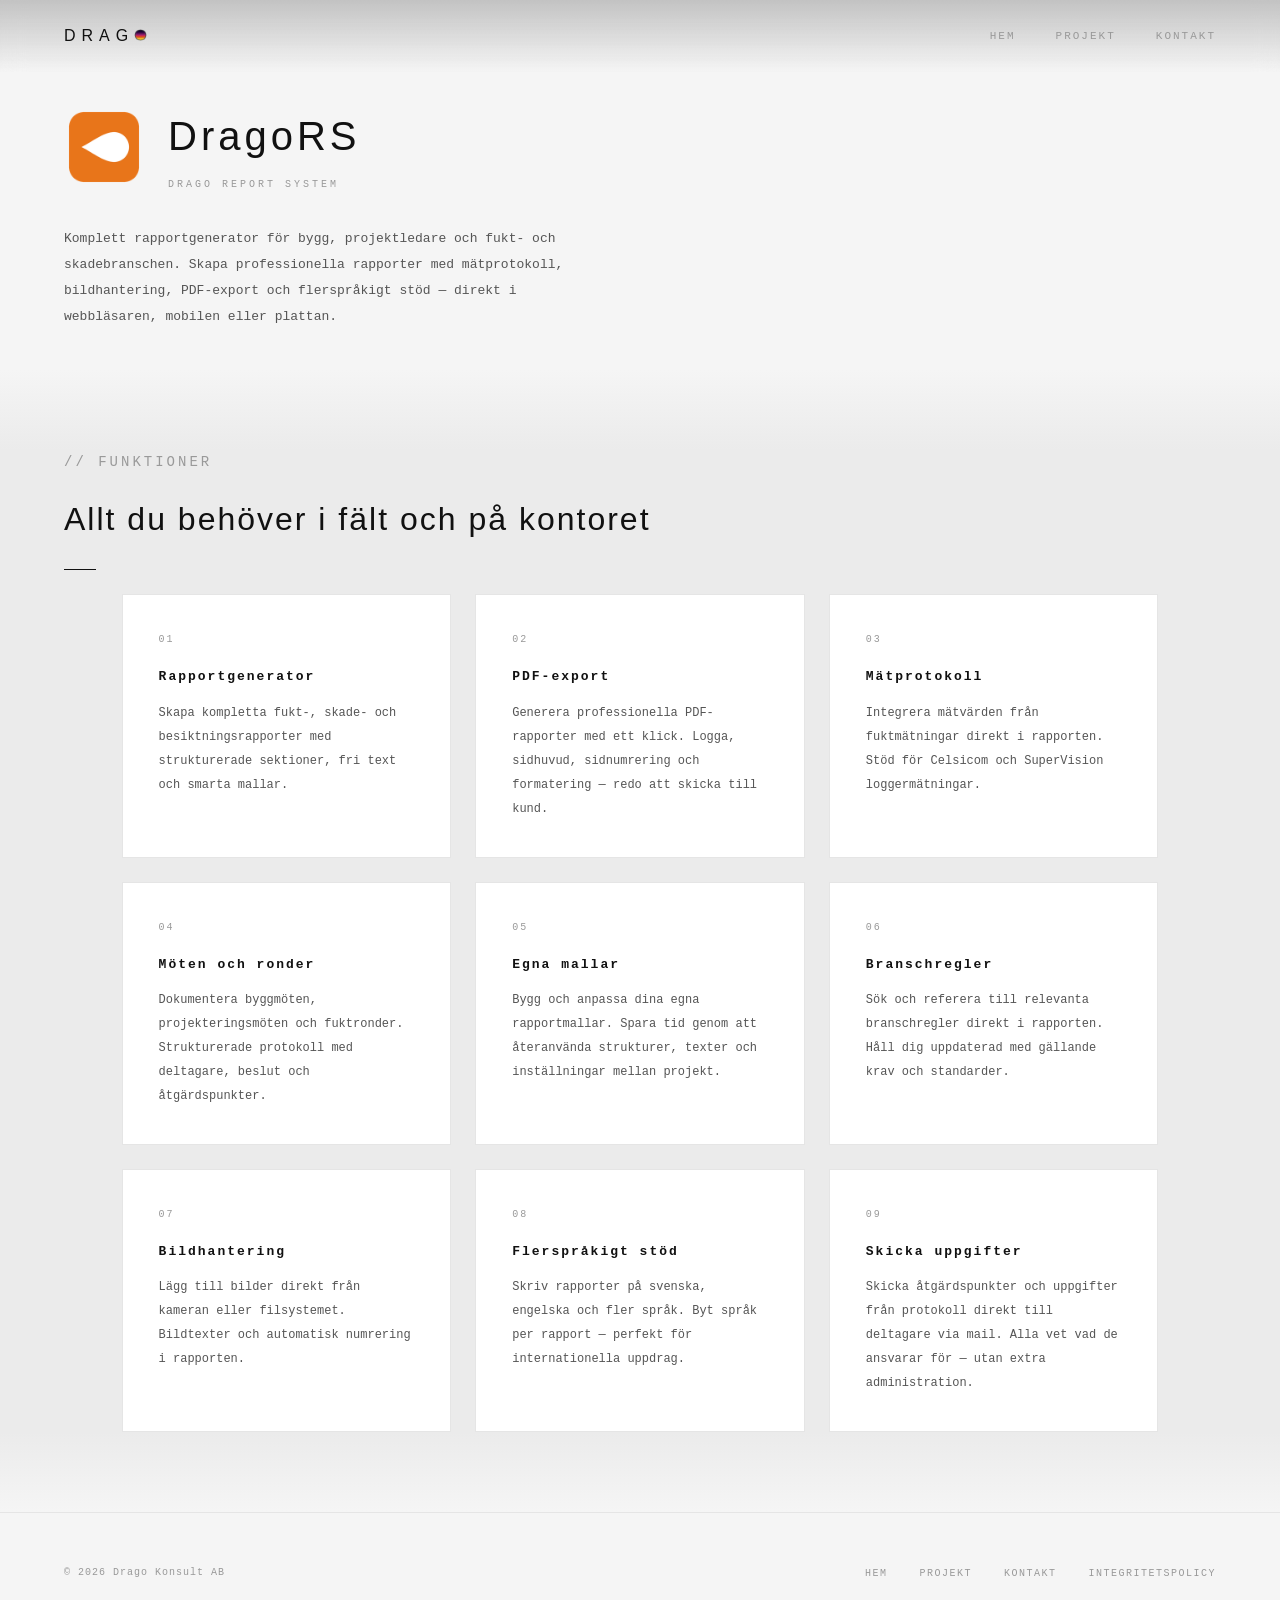
==== commit 0818934f: "Ta bort teknologi-sektion och dragors.com-länk - Ta bort hela teknologi-sektionen från DragoRS-sidan" ====
--- a/dragors.html
+++ b/dragors.html
@@ -117,30 +117,6 @@
   </section>
 
   <!-- Tech & CTA -->
-  <section class="projects-section">
-    <div class="projects-inner">
-      <div class="section-header">
-        <p class="section-label" data-i18n="rs_section_tech">// Teknologi</p>
-        <h2 class="section-title" data-i18n="rs_title_tech">Byggt för prestanda</h2>
-        <div class="section-divider"></div>
-      </div>
-      <div class="tech-overview">
-        <div class="tech-overview-badges">
-          <span class="tech-badge">React</span>
-          <span class="tech-badge">Node.js</span>
-          <span class="tech-badge">PostgreSQL</span>
-          <span class="tech-badge">Railway</span>
-          <span class="tech-badge">Vercel</span>
-        </div>
-        <p class="tech-overview-desc" data-i18n="rs_tech_desc">
-          Webbaserad plattform — fungerar på dator, surfplatta och mobil.
-          Ingen installation krävs. Dina rapporter lagras säkert i molnet
-          och är tillgängliga var du än befinner dig.
-        </p>
-        <a href="https://www.dragors.com" target="_blank" rel="noopener" class="download-btn" data-i18n="rs_cta">Gå till DragoRS</a>
-      </div>
-    </div>
-  </section>
 
   <!-- Footer -->
   <footer class="footer">
--- a/css/style.css
+++ b/css/style.css
@@ -159,7 +159,7 @@
 
 .hero-logo {
   text-align: center;
-  margin-bottom: 56px;
+  margin-bottom: 32px;
 }
 
 .hero-logo-icon {
@@ -190,7 +190,7 @@
   color: var(--text-muted);
   letter-spacing: 4px;
   text-transform: uppercase;
-  margin-bottom: 24px;
+  margin-bottom: 0;
 }
 
 .hero-description {
@@ -242,14 +242,18 @@
   padding: 80px 5vw;
   max-width: 1400px;
   margin: 0 auto;
+  min-height: 50vh;
+  display: flex;
+  flex-direction: column;
+  justify-content: center;
 }
 
 .section-header {
-  margin-bottom: 40px;
+  margin-bottom: 24px;
 }
 
 .section-label {
-  font-size: 10px;
+  font-size: 14px;
   color: var(--text-muted);
   letter-spacing: 3px;
   text-transform: uppercase;
@@ -315,10 +319,99 @@
   text-align: right;
 }
 
+/* --- Kategori-knappar --- */
+.category-buttons {
+  display: flex;
+  gap: 120px;
+  justify-content: center;
+}
+
+.category-btn {
+  display: inline-flex;
+  align-items: center;
+  justify-content: center;
+  gap: 8px;
+  padding: 18px 36px;
+  background: #d5d5d5;
+  border: none;
+  font-family: var(--mono);
+  font-size: 11px;
+  letter-spacing: 2px;
+  text-transform: uppercase;
+  color: var(--text);
+  text-decoration: none;
+  transition: opacity 0.3s;
+  cursor: pointer;
+}
+.category-btn:hover {
+  opacity: 0.7;
+}
+.category-arrow {
+  transition: transform 0.2s;
+}
+.category-btn:hover .category-arrow {
+  transform: translateX(4px);
+}
+
+/* --- Bildgalleri (snickeri) --- */
+.gallery-grid {
+  display: grid;
+  grid-template-columns: repeat(auto-fill, minmax(280px, 1fr));
+  gap: 16px;
+  max-width: 90%;
+  margin: 0 auto;
+}
+
+.gallery-img {
+  width: 100%;
+  height: auto;
+  border: 1px solid var(--border-dim);
+}
+
+.gallery-material {
+  font-size: 11px;
+  color: var(--text-muted);
+  letter-spacing: 2px;
+  text-transform: uppercase;
+  margin-top: 16px;
+}
+
+/* --- Lightbox --- */
+.lightbox-overlay {
+  display: none;
+  position: fixed;
+  top: 0;
+  left: 0;
+  right: 0;
+  bottom: 0;
+  background: rgba(0, 0, 0, 0.85);
+  z-index: 1000;
+  align-items: center;
+  justify-content: center;
+  cursor: pointer;
+}
+.lightbox-overlay.open {
+  display: flex;
+}
+.lightbox-img {
+  max-width: 90vw;
+  max-height: 90vh;
+  object-fit: contain;
+}
+
+.gallery-section {
+  padding-top: 40px !important;
+  padding-bottom: 40px !important;
+}
+
 /* --- Projekt / Produkter --- */
 .projects-section {
   background: var(--bg-surface);
   padding: 80px 5vw;
+  min-height: 50vh;
+  display: flex;
+  flex-direction: column;
+  justify-content: center;
   position: relative;
 }
 
@@ -349,6 +442,7 @@
   margin: 0 auto;
   position: relative;
   z-index: 1;
+  width: 100%;
 }
 
 .project-cards {
@@ -818,6 +912,11 @@
   }
   .hero-logo {
     gap: 12px;
+  }
+  .category-buttons {
+    flex-direction: column;
+    gap: 12px;
+    align-items: center;
   }
   .about-grid,
   .project-cards,
